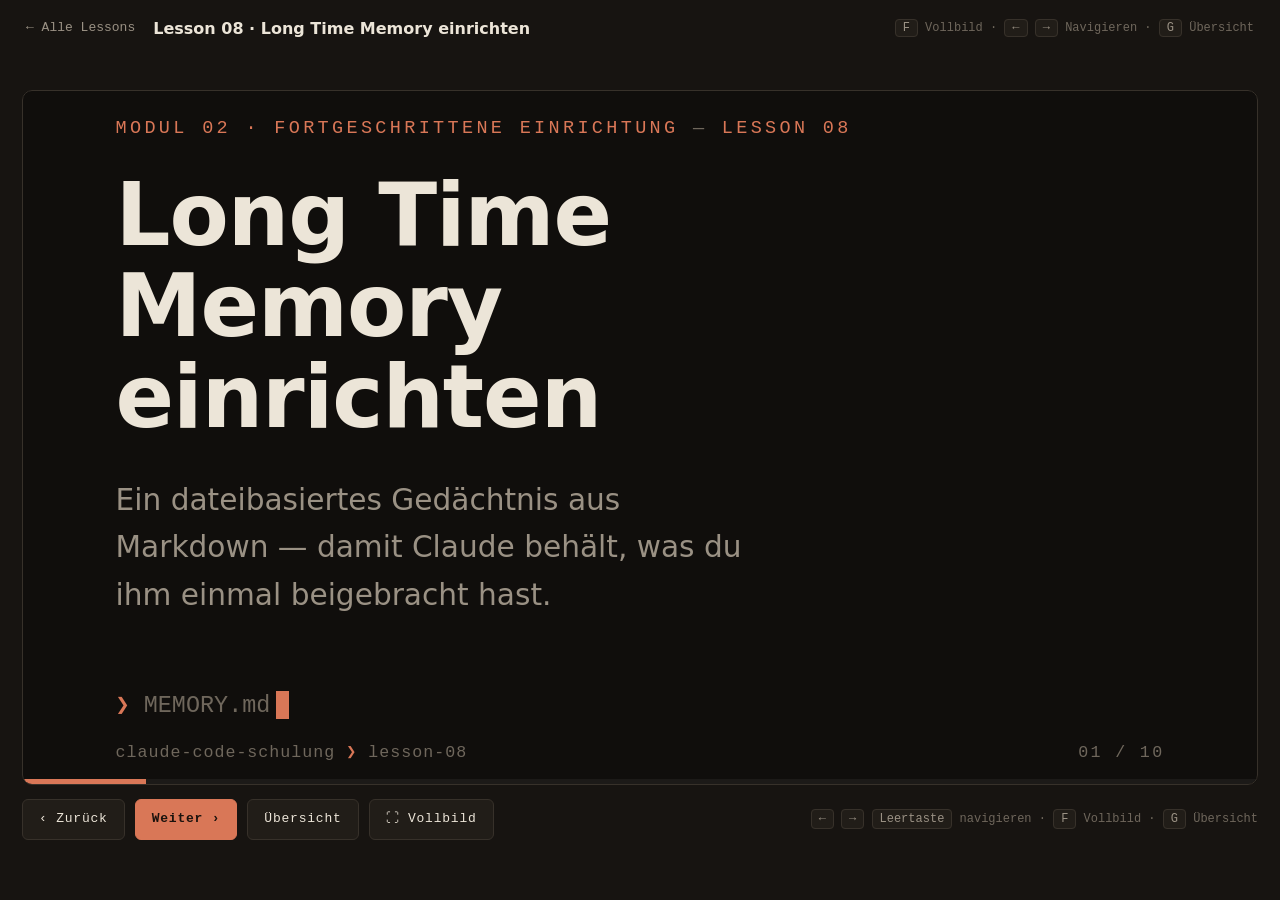
==== lessons/lesson-08.html @ 9a0b6b15 "Claude-Code-Schulung Slides (statische Website) Co-Authored-By: Claude Fable 5 <noreply@anthropic.co" ====
<!DOCTYPE html>
<html lang="de">
<head>
<meta charset="utf-8">
<meta name="viewport" content="width=device-width,initial-scale=1">
<title>Lesson 08 — Long Time Memory einrichten · Claude Code Schulung</title>
<link rel="stylesheet" href="../assets/style.css">
</head>
<body class="lesson">

<nav class="topbar">
  <a class="back" href="../index.html">← Alle Lessons</a>
  <span class="tb-title">Lesson 08 · Long Time Memory einrichten</span>
  <span class="tb-hint"><b>F</b> Vollbild · <b>←</b> <b>→</b> Navigieren · <b>G</b> Übersicht</span>
</nav>

<div class="playerbox">
<div id="fswrap">
<div class="stage" data-path="lesson-08" tabindex="0" aria-label="Präsentation Lesson 08">

  <!-- 01 · Titel -->
  <section class="slide" data-title="Titel — Long Time Memory einrichten">
    <div class="s-eyebrow">modul 02 · fortgeschrittene einrichtung <span class="dim">—</span> lesson 08</div>
    <div class="t-big">Long Time Memory einrichten</div>
    <div class="t-sub">Ein dateibasiertes Gedächtnis aus Markdown — damit Claude behält, was du ihm einmal beigebracht hast.</div>
    <div class="t-prompt"><span class="chev">❯</span> MEMORY.md<span class="cursor"></span></div>
  </section>

  <!-- 02 · Lernziele -->
  <section class="slide" data-title="Lernziele">
    <div class="s-eyebrow">lesson 08 <span class="dim">·</span> lernziele</div>
    <div class="s-title">Was du nach dieser Lesson kannst</div>
    <div class="goals">
      <div class="goal"><span class="n">01</span><div class="g">Verstehen, warum jede Session bei Null startet<small>ohne Memory keine Erinnerung an frühere Sessions</small></div></div>
      <div class="goal"><span class="n">02</span><div class="g">Einen Memory-Ordner mit Markdown-Dateien aufbauen<small>MEMORY.md als Index plus Themen-Dateien — auch ein Obsidian-Vault geht</small></div></div>
      <div class="goal"><span class="n">03</span><div class="g">Das Memory über CLAUDE.md anbinden<small>Claude liest es zu Session-Beginn — und aktualisiert es selbst</small></div></div>
      <div class="goal"><span class="n">04</span><div class="g">Entscheiden, was reingehört — und was nicht<small>plus die Pflege-Routine, die es aktuell hält</small></div></div>
    </div>
  </section>

  <!-- 03 · Statement -->
  <section class="slide statement" data-title="Kernaussage">
    <div class="st-kicker">das problem</div>
    <div class="st-text">Jede Session startet bei Null — <em>außer du gibst Claude ein Gedächtnis.</em></div>
    <div class="st-note">Ein Ordner mit Markdown-Dateien genügt: Claude liest ihn beim Start — und schreibt Neues selbst hinein.</div>
  </section>

  <!-- 04 · Das Konzept -->
  <section class="slide" data-title="Das Konzept">
    <div class="s-eyebrow">lesson 08 <span class="dim">·</span> das konzept</div>
    <div class="s-title">Ein Gedächtnis — alle Projekte</div>
    <div class="diag">
      <div class="dlvl">
        <div class="dnode hub"><div class="dt">Memory-Ordner</div><div class="dr">markdown · ein ort</div></div>
      </div>
      <div class="dconn"></div>
      <div class="dconn wide"></div>
      <div class="dfan"><span></span><span></span><span></span><span></span></div>
      <div class="dlvl">
        <div class="dnode"><div class="dt">Projekt A</div><div class="dr">liest &amp; ergänzt</div></div>
        <div class="dnode"><div class="dt">Projekt B</div><div class="dr">liest &amp; ergänzt</div></div>
        <div class="dnode"><div class="dt">Neue Session</div><div class="dr">startet informiert</div></div>
      </div>
    </div>
    <div class="caption">Egal welches Projekt, egal wie neu die Session — das Wissen liegt an <b style="color:var(--cream)">einem</b> Ort.</div>
  </section>

  <!-- 05 · Die Struktur -->
  <section class="slide" data-title="Die Struktur">
    <div class="s-eyebrow">lesson 08 <span class="dim">·</span> die struktur</div>
    <div class="s-title">Ein Index — dahinter Themen-Dateien</div>
    <div class="editor">
      <div class="tabbar"><span class="tab"><span class="fico">▸</span>memory/</span><span class="tab2">ordnerstruktur</span></div>
      <pre><span class="ln"><span class="b">memory/</span></span><span class="ln">  <span class="h">MEMORY.md</span>              <span class="cm"># Index: was liegt wo?</span></span><span class="ln">  arbeitsweisen.md       <span class="cm"># wie du arbeitest &amp; entscheidest</span></span><span class="ln">  projekt-wissen.md      <span class="cm"># was im Code nicht steht</span></span><span class="ln">  entscheidungen.md      <span class="cm"># was entschieden wurde — und warum</span></span></pre>
    </div>
    <div class="caption">Der Index bleibt kurz — die Details wohnen in den Themen-Dateien.</div>
  </section>

  <!-- 06 · Anbindung über CLAUDE.md -->
  <section class="slide" data-title="Anbindung über CLAUDE.md">
    <div class="s-eyebrow">lesson 08 <span class="dim">·</span> anbindung</div>
    <div class="s-title">CLAUDE.md macht das Memory verbindlich</div>
    <div class="editor">
      <div class="tabbar"><span class="tab"><span class="fico">▸</span>CLAUDE.md</span><span class="tab2">ausschnitt</span></div>
      <pre><span class="ln"><span class="h">## Memory</span></span><span class="ln"></span><span class="ln">- Liegt in: <span class="s">C:/claude-zentrale/memory/</span></span><span class="ln">- Lies <span class="b">MEMORY.md</span> zu Beginn jeder Session.</span><span class="ln">- Neue dauerhafte Erkenntnisse: <span class="b">dort ergänzen.</span></span><span class="ln">- Veraltetes dabei gleich entfernen.</span></pre>
    </div>
    <div class="caption">Lesen beim Start, ergänzen bei neuen Erkenntnissen — beides steht als Regel in CLAUDE.md.</div>
  </section>

  <!-- 07 · Was rein gehört -->
  <section class="slide" data-title="Was rein gehört — und was nicht">
    <div class="s-eyebrow">lesson 08 <span class="dim">·</span> inhalt</div>
    <div class="s-title">Was rein gehört — und was nicht</div>
    <div class="dd">
      <div class="ddcol good">
        <h3>✓ &nbsp;Gehört rein</h3>
        <ul>
          <li><b>Dauerhafte Arbeitsweisen</b> — „Deployments immer erst auf Staging"</li>
          <li><b>Projektwissen,</b> das nicht im Code steht — Kontext, Ansprechpartner, Eigenheiten</li>
          <li><b>Entscheidungen + Begründung</b> — damit sie niemand versehentlich rückgängig macht</li>
        </ul>
      </div>
      <div class="ddcol bad">
        <h3>✕ &nbsp;Bleibt draußen</h3>
        <ul>
          <li><b>Secrets &amp; Zugangsdaten</b> — die gehören in die .env (Lesson 07)</li>
          <li><b>Tagesgeschäft</b> — Einmal-Aufgaben veralten schneller, als du sie löschst</li>
          <li><b>Was Git &amp; Code schon wissen</b> — Historie und Code dokumentieren sich selbst</li>
        </ul>
      </div>
    </div>
  </section>

  <!-- 08 · Praxis-Demo -->
  <section class="slide" data-title="Praxis-Demo">
    <div class="s-eyebrow">lesson 08 <span class="dim">·</span> demo</div>
    <div class="s-title">Ein Satz — und es ist gemerkt</div>
    <div class="term">
      <div class="bar2"><span class="dot r"></span><span class="dot y"></span><span class="dot g"></span><span class="tt">claude code — mein-projekt</span></div>
      <pre><span class="k">❯</span> Speichere im Memory: Deployments immer erst
  auf Staging, nie direkt auf Production.

<span class="c">● Lese memory/MEMORY.md …</span>
<span class="ok">✓</span> arbeitsweisen.md ergänzt
<span class="ok">✓</span> Index in MEMORY.md aktualisiert</pre>
    </div>
    <div class="caption">Ab der nächsten Session ist die Regel einfach da — in <b style="color:var(--cream)">jedem</b> Projekt.</div>
  </section>

  <!-- 09 · Pflege-Routine -->
  <section class="slide" data-title="Pflege-Routine">
    <div class="s-eyebrow">lesson 08 <span class="dim">·</span> pflege</div>
    <div class="s-title">Ein Gedächtnis braucht Pflege</div>
    <ul class="points">
      <li><b>Nach großen Aufgaben aktualisieren lassen.</b><small>„Was davon gehört ins Memory?" — Claude ergänzt selbst.</small></li>
      <li><b>Veraltetes löschen.</b><small>Ein falsches Gedächtnis ist schlimmer als gar keins.</small></li>
      <li><b>Kompakt halten.</b><small>Kurzer Index, knappe Themen-Dateien — keine Romane.</small></li>
      <li><b>Ab und zu selbst reinlesen.</b><small>Es ist Klartext in Markdown — dein Wissen, keine Blackbox.</small></li>
    </ul>
  </section>

  <!-- 10 · Recap -->
  <section class="slide" data-title="Recap &amp; Merksatz">
    <div class="s-eyebrow">lesson 08 <span class="dim">·</span> recap</div>
    <div class="s-title">Das nimmst du mit</div>
    <div class="recap">
      <ul class="rl">
        <li><b>Ohne Memory</b> startet jede Session bei Null</li>
        <li><b>Markdown-Ordner + Index</b> — angebunden über CLAUDE.md</li>
        <li><b>Rein:</b> Arbeitsweisen, Wissen, Entscheidungen — keine Secrets</li>
        <li><b>Pflege gehört dazu:</b> ergänzen, ausmisten, kompakt halten</li>
      </ul>
      <div class="merk">
        <div class="tag2">merksatz</div>
        <p>„Einmal gelernt, nie wieder vergessen — wenn du es aufschreibst."</p>
      </div>
    </div>
  </section>

</div>
</div>
</div>

<script src="../assets/slides.js"></script>
</body>
</html>
---- assets/style.css ----
/* ============================================================
   CLAUDE-CODE-SCHULUNG — Design-System
   "IDE trifft Bühne" · dunkle Aufnahme-Bühne, Clay-Akzent
   Ein Stylesheet für Hub (index.html) + alle 13 Lesson-Decks.
   ============================================================ */

:root{
  --ink:#171411;            /* Seiten-Hintergrund */
  --stage:#100e0c;          /* Slide-Bühne */
  --panel:#211d18;          /* Karten/Flächen */
  --panel2:#2a251f;
  --line:#37312a;           /* Hairlines */
  --cream:#ece5d8;          /* Primärtext */
  --muted:#9a9184;          /* Sekundärtext */
  --faint:#6f675c;          /* Tertiär/Labels */
  --clay:#d97757;           /* DER Akzent (Claude-Terracotta) */
  --clay-deep:#b45f43;
  --clay-soft:rgba(217,119,87,.13);
  --sage:#97b07d;           /* semantisch: Do / Erfolg */
  --brick:#c0544a;          /* semantisch: Don't / Fehler */
  --amber:#d9a962;          /* semantisch: Hinweis */
  --f-disp:Bahnschrift,'Segoe UI Semibold','Segoe UI',system-ui,sans-serif;
  --f-body:'Segoe UI',system-ui,-apple-system,sans-serif;
  --f-mono:'Cascadia Code',Consolas,'Courier New',monospace;
}
*{box-sizing:border-box;margin:0;padding:0}
html{scroll-behavior:smooth}
body{background:var(--ink);color:var(--cream);font-family:var(--f-body);font-size:16px;line-height:1.6;-webkit-font-smoothing:antialiased}
a{color:var(--clay);text-decoration:none}
a:hover{text-decoration:underline}
::selection{background:var(--clay);color:var(--ink)}
button:focus-visible,a:focus-visible{outline:2px solid var(--clay);outline-offset:2px}

/* ============================================================
   LESSON-SEITE (Player)
   ============================================================ */
body.lesson{min-height:100vh;display:flex;flex-direction:column;padding:0 22px 26px}
.topbar{display:flex;align-items:center;gap:18px;max-width:1400px;width:100%;margin:0 auto;padding:16px 4px 14px;flex-wrap:wrap}
.topbar .back{font-family:var(--f-mono);font-size:13px;color:var(--muted);white-space:nowrap}
.topbar .back:hover{color:var(--clay);text-decoration:none}
.tb-title{font-family:var(--f-disp);font-weight:600;font-size:16px;color:var(--cream)}
.tb-hint{margin-left:auto;font-family:var(--f-mono);font-size:12px;color:var(--faint)}
.tb-hint b{color:var(--muted);font-weight:400;border:1px solid var(--line);border-radius:4px;padding:1px 7px;background:var(--panel)}
.playerbox{width:100%;max-width:1400px;margin:0 auto;flex:1;display:flex;flex-direction:column;justify-content:center}

/* Vollbild-Wrapper: hält 16:9 auch auf Nicht-16:9-Screens (Letterbox) */
#fswrap{background:#000;border-radius:10px}
#fswrap:fullscreen{display:flex;align-items:center;justify-content:center;border-radius:0}
#fswrap:fullscreen .stage{width:min(100vw,calc(100vh*16/9));border:0;border-radius:0}

.stage{position:relative;width:100%;aspect-ratio:16/9;background:var(--stage);overflow:hidden;border-radius:10px;
  border:1px solid var(--line);container-type:inline-size;cursor:default;outline:none}

/* ---------- Slide-Basis: Inhalt IMMER vertikal zentriert ---------- */
.slide{position:absolute;inset:0;padding:5cqi 7.5cqi 8cqi;display:flex;flex-direction:column;justify-content:center;
  overflow:hidden;opacity:0;visibility:hidden;transform:translateY(1.2cqi);
  transition:opacity .38s ease,transform .38s ease,visibility .38s}
.slide.on{opacity:1;visibility:visible;transform:none}
@media(prefers-reduced-motion:reduce){.slide{transition:none}}

.s-eyebrow{font-family:var(--f-mono);font-size:1.5cqi;letter-spacing:.18em;text-transform:uppercase;color:var(--clay);margin-bottom:2.2cqi}
.s-eyebrow .dim{color:var(--faint)}
.s-title{font-family:var(--f-disp);font-weight:600;font-size:4.3cqi;line-height:1.12;letter-spacing:-.005em;text-wrap:balance;margin-bottom:3.2cqi}
.s-sub{font-size:2.1cqi;color:var(--muted);margin-top:-1.8cqi;margin-bottom:3cqi;max-width:70%}
.s-body{font-size:2.1cqi;color:var(--muted)}

/* ============================================================
   ARCHETYP A1 — TITEL
   ============================================================ */
.t-big{font-family:var(--f-disp);font-weight:600;font-size:7cqi;line-height:1.05;letter-spacing:-.012em;text-wrap:balance;max-width:82%}
.t-sub{font-size:2.4cqi;color:var(--muted);margin-top:2.8cqi;max-width:62%}
.t-prompt{font-family:var(--f-mono);font-size:1.9cqi;color:var(--faint);margin-top:5.5cqi}
.t-prompt .chev{color:var(--clay)}
.t-prompt .cursor{display:inline-block;width:1cqi;height:2.3cqi;background:var(--clay);vertical-align:text-bottom;margin-left:.5cqi;animation:blink 1.1s steps(1) infinite}
@keyframes blink{50%{opacity:0}}
@media(prefers-reduced-motion:reduce){.t-prompt .cursor{animation:none}}

/* ============================================================
   ARCHETYP A2 — LERNZIELE (max 4–5)
   ============================================================ */
.goals{display:flex;flex-direction:column;gap:2cqi;max-width:84%}
.goal{display:flex;gap:2.6cqi;align-items:baseline;border-bottom:1px solid var(--line);padding-bottom:2cqi}
.goal:last-child{border-bottom:0;padding-bottom:0}
.goal .n{font-family:var(--f-mono);font-size:1.7cqi;color:var(--clay);letter-spacing:.1em}
.goal .g{font-size:2.4cqi;color:var(--cream)}
.goal .g small{display:block;font-size:1.75cqi;color:var(--faint);margin-top:.35cqi}

/* ============================================================
   ARCHETYP A3 — KONZEPT-KARTEN (.cards2 / .cards3 / .cards4)
   ============================================================ */
.cards2,.cards3,.cards4{display:grid;gap:2.4cqi}
.cards2{grid-template-columns:1fr 1fr}
.cards3{grid-template-columns:1fr 1fr 1fr}
.cards4{grid-template-columns:1fr 1fr 1fr 1fr;gap:1.8cqi}
.mcard{border:1px solid var(--line);background:var(--panel);border-radius:.9cqi;padding:2.8cqi 2.6cqi;display:flex;flex-direction:column;gap:1.3cqi}
.mcard.hero{border-color:var(--clay-deep);background:linear-gradient(180deg,var(--clay-soft),var(--panel) 70%)}
.mcard .role{font-family:var(--f-mono);font-size:1.4cqi;letter-spacing:.14em;text-transform:uppercase;color:var(--clay)}
.mcard h3{font-family:var(--f-disp);font-weight:600;font-size:2.7cqi}
.mcard p{font-size:1.8cqi;color:var(--muted);line-height:1.5}
.mcard .chips{display:flex;gap:.9cqi;font-family:var(--f-mono);font-size:1.35cqi;margin-top:auto}
.mcard .chips span{border:1px solid var(--line);border-radius:99px;padding:.35cqi 1.1cqi;color:var(--muted)}
.mcard .chips .hot{color:var(--clay);border-color:var(--clay-deep)}
.cards4 .mcard{padding:2.2cqi 2cqi}
.cards4 .mcard h3{font-size:2.2cqi}
.cards4 .mcard p{font-size:1.6cqi}

/* ============================================================
   ARCHETYP A4 — VERGLEICHSTABELLE (Balken statt Zahlenwüste)
   ============================================================ */
.ctable{width:100%;border-collapse:collapse;font-size:1.95cqi}
.ctable th,.ctable td{padding:1.6cqi 2cqi;border-bottom:1px solid var(--line);text-align:left;vertical-align:top}
.ctable thead th{font-family:var(--f-mono);font-size:1.5cqi;letter-spacing:.13em;text-transform:uppercase;color:var(--clay);border-bottom:1px solid var(--clay-deep)}
.ctable td:first-child,.ctable tbody th{font-family:var(--f-mono);font-size:1.5cqi;letter-spacing:.1em;text-transform:uppercase;color:var(--faint);font-weight:400}
.ctable .bar{font-family:var(--f-mono);letter-spacing:.18em;color:var(--clay)}
.ctable .bar i{font-style:normal;color:#463d33}
.ctable .good{color:var(--sage)} .ctable .bad{color:var(--brick)}

/* ============================================================
   ARCHETYP A5 — TERMINAL-DEMO
   ============================================================ */
.term{align-self:center;width:82%;background:#0c0a09;border:1px solid var(--line);border-radius:1cqi;overflow:hidden;box-shadow:0 2cqi 5cqi rgba(0,0,0,.45)}
.term.wide{width:92%}
.term .bar2{display:flex;align-items:center;gap:.8cqi;background:var(--panel);padding:1cqi 1.6cqi;border-bottom:1px solid var(--line)}
.term .dot{width:1.1cqi;height:1.1cqi;border-radius:50%;background:#463d33}
.term .dot.r{background:#b4564a}.term .dot.y{background:#c9a35a}.term .dot.g{background:#7d9a67}
.term .tt{font-family:var(--f-mono);font-size:1.3cqi;color:var(--faint);margin-left:1cqi}
.term pre{font-family:var(--f-mono);font-size:1.7cqi;line-height:1.75;padding:2cqi 2.6cqi;color:var(--cream);overflow:hidden;white-space:pre-wrap}
.term .c{color:var(--faint)}            /* Kommentar/gedimmt */
.term .k{color:var(--clay)}             /* Befehl/Keyword */
.term .ok{color:var(--sage)}            /* Erfolg */
.term .err{color:var(--brick)}          /* Fehler */
.term .dim2{color:#5d554a}              /* stark gedimmt */
.term .y2{color:var(--amber)}           /* Warnung/Frage */
.caption{font-size:1.8cqi;color:var(--faint);text-align:center;margin-top:2.2cqi}
.caption code,.caption .kbd{font-family:var(--f-mono);color:var(--clay)}

/* ============================================================
   ARCHETYP A6 — EDITOR / DATEI-ANSICHT (z.B. CLAUDE.md, .env)
   ============================================================ */
.editor{align-self:center;width:84%;background:#0c0a09;border:1px solid var(--line);border-radius:1cqi;overflow:hidden;box-shadow:0 2cqi 5cqi rgba(0,0,0,.45)}
.editor .tabbar{display:flex;align-items:center;background:var(--panel);border-bottom:1px solid var(--line)}
.editor .tab{font-family:var(--f-mono);font-size:1.35cqi;color:var(--cream);background:#0c0a09;padding:1cqi 2cqi;border-right:1px solid var(--line)}
.editor .tab .fico{color:var(--clay);margin-right:.7cqi}
.editor .tab2{font-family:var(--f-mono);font-size:1.35cqi;color:var(--faint);padding:1cqi 2cqi}
.editor pre{font-family:var(--f-mono);font-size:1.65cqi;line-height:1.8;padding:2cqi 2.6cqi;color:var(--muted);overflow:hidden;white-space:pre-wrap;counter-reset:ln}
.editor pre .ln{display:block}
.editor pre .ln::before{counter-increment:ln;content:counter(ln,decimal-leading-zero);color:#463d33;margin-right:2cqi}
.editor .h{color:var(--clay)}           /* Markdown-Heading / Key */
.editor .s{color:var(--sage)}           /* String/Wert */
.editor .b{color:var(--cream)}          /* betont */
.editor .cm{color:#5d554a}              /* Kommentar */

/* ============================================================
   ARCHETYP A7 — DO / DON'T
   ============================================================ */
.dd{display:grid;grid-template-columns:1fr 1fr;gap:2.4cqi}
.ddcol{border:1px solid var(--line);border-radius:.9cqi;background:var(--panel);padding:2.6cqi;display:flex;flex-direction:column;gap:1.6cqi}
.ddcol.bad{border-top:.45cqi solid var(--brick)} .ddcol.good{border-top:.45cqi solid var(--sage)}
.ddcol h3{font-family:var(--f-mono);font-size:1.6cqi;letter-spacing:.16em;text-transform:uppercase}
.ddcol.bad h3{color:var(--brick)} .ddcol.good h3{color:var(--sage)}
.ddcol ul{list-style:none}
.ddcol li{font-size:1.95cqi;color:var(--muted);padding-left:2.4cqi;position:relative;margin-bottom:1.2cqi}
.ddcol li:last-child{margin-bottom:0}
.ddcol.bad li::before{content:"✕";position:absolute;left:0;color:var(--brick);font-family:var(--f-mono)}
.ddcol.good li::before{content:"✓";position:absolute;left:0;color:var(--sage);font-family:var(--f-mono)}
.ddcol li b{color:var(--cream);font-weight:600}

/* ============================================================
   ARCHETYP A8 — ENTSCHEIDUNGS-FLOW (Situation → Empfehlung)
   ============================================================ */
.flow{display:flex;flex-direction:column;gap:1.8cqi;max-width:90%}
.frow{display:grid;grid-template-columns:1fr 4cqi 1fr;align-items:center;gap:1.4cqi}
.fbox{border:1px solid var(--line);background:var(--panel);border-radius:.7cqi;padding:1.6cqi 2.2cqi;font-size:1.9cqi;color:var(--muted)}
.fbox b{color:var(--cream);font-weight:600}
.farrow{font-family:var(--f-mono);color:var(--clay);font-size:2.2cqi;text-align:center}
.fmodel{border:1px solid var(--clay-deep);background:var(--clay-soft);border-radius:.7cqi;padding:1.6cqi 2.2cqi;
  font-family:var(--f-mono);font-size:1.85cqi;color:var(--clay);letter-spacing:.06em}
.fmodel small{display:block;font-family:var(--f-body);font-size:1.45cqi;color:var(--muted);letter-spacing:0;margin-top:.3cqi}

/* ============================================================
   ARCHETYP A9 — DIAGRAMM (Orchestrator / Ebenen / Pipeline)
   ============================================================ */
.diag{display:flex;flex-direction:column;align-items:center;gap:0;width:100%}
.dlvl{display:flex;justify-content:center;gap:2cqi;width:100%}
.dnode{border:1px solid var(--line);background:var(--panel);border-radius:.8cqi;padding:1.6cqi 2.4cqi;text-align:center;min-width:16cqi}
.dnode .dt{font-family:var(--f-disp);font-weight:600;font-size:2cqi;color:var(--cream)}
.dnode .dr{font-family:var(--f-mono);font-size:1.25cqi;letter-spacing:.12em;text-transform:uppercase;color:var(--faint);margin-top:.4cqi}
.dnode.hub{border-color:var(--clay-deep);background:var(--clay-soft)}
.dnode.hub .dt{color:var(--clay)}
.dconn{width:1px;height:2.6cqi;background:var(--clay-deep)}
.dconn.wide{width:60%;height:1px;margin:0}
.dfan{display:flex;justify-content:center;width:70%}
.dfan span{flex:1;height:2.6cqi;border-left:1px solid var(--clay-deep)}
.dfan span:first-child{border-left:none}
.dfan.top span{border-left:none;border-right:1px solid var(--clay-deep)}
.dfan.top span:last-child{border-right:none}

/* Pipeline horizontal (Schritt → Schritt → Schritt) */
.pipe{display:flex;align-items:stretch;justify-content:center;gap:1.2cqi;width:100%}
.pipe .pstep{flex:1;border:1px solid var(--line);background:var(--panel);border-radius:.8cqi;padding:1.8cqi 1.6cqi;text-align:center}
.pipe .pstep.hot{border-color:var(--clay-deep);background:var(--clay-soft)}
.pipe .pstep .pn{font-family:var(--f-mono);font-size:1.3cqi;color:var(--clay);letter-spacing:.14em}
.pipe .pstep .pt{font-family:var(--f-disp);font-weight:600;font-size:1.95cqi;margin-top:.5cqi}
.pipe .pstep .pd{font-size:1.5cqi;color:var(--faint);margin-top:.4cqi;line-height:1.4}
.pipe .parr{align-self:center;font-family:var(--f-mono);font-size:2.2cqi;color:var(--clay)}

/* ============================================================
   ARCHETYP A10 — RECAP + MERKSATZ
   ============================================================ */
.recap{display:grid;grid-template-columns:1.1fr 1fr;gap:3cqi;align-items:center}
.rl{list-style:none}
.rl li{font-size:2.1cqi;color:var(--muted);padding:1.4cqi 0 1.4cqi 3cqi;position:relative;border-bottom:1px dashed var(--line)}
.rl li:last-child{border-bottom:0}
.rl li::before{content:"✓";position:absolute;left:0;color:var(--sage);font-family:var(--f-mono)}
.rl li b{color:var(--cream)}
.merk{border:1px solid var(--clay-deep);background:var(--clay-soft);border-radius:1cqi;padding:3.2cqi 3cqi;text-align:center}
.merk .tag2{font-family:var(--f-mono);font-size:1.4cqi;letter-spacing:.2em;text-transform:uppercase;color:var(--clay);margin-bottom:1.5cqi}
.merk p{font-family:var(--f-disp);font-weight:600;font-size:3cqi;line-height:1.25;text-wrap:balance}

/* ============================================================
   WEITERE BAUSTEINE
   ============================================================ */
/* Statement — EIN Gedanke, groß und zentriert */
.statement{text-align:center;align-items:center}
.statement .st-kicker{font-family:var(--f-mono);font-size:1.5cqi;letter-spacing:.2em;text-transform:uppercase;color:var(--clay);margin-bottom:2.4cqi}
.statement .st-text{font-family:var(--f-disp);font-weight:600;font-size:5cqi;line-height:1.18;text-wrap:balance;max-width:80%;margin:0 auto}
.statement .st-text em{font-style:normal;color:var(--clay)}
.statement .st-note{font-size:2cqi;color:var(--muted);margin-top:2.6cqi;max-width:60%;margin-left:auto;margin-right:auto}

/* Punkte-Liste mit Bold-Lead (max 5) */
.points{list-style:none;display:flex;flex-direction:column;gap:1.9cqi;max-width:84%}
.points li{font-size:2.25cqi;color:var(--muted);padding-left:3cqi;position:relative}
.points li::before{content:"▸";position:absolute;left:0;color:var(--clay);font-family:var(--f-mono)}
.points li b{color:var(--cream);font-weight:600}
.points li small{display:block;font-size:1.7cqi;color:var(--faint);margin-top:.3cqi}

/* Split: links Text, rechts Visual (Term/Editor/Karte) */
.split{display:grid;grid-template-columns:1fr 1.15fr;gap:3.4cqi;align-items:center}
.split .points{max-width:100%}
.split .term,.split .editor{width:100%;align-self:center}

/* Nummerierte Schritte horizontal (Prozess, max 5) */
.steps{display:flex;align-items:stretch;gap:1.2cqi}
.steps .step{flex:1;border:1px solid var(--line);background:var(--panel);border-radius:.8cqi;padding:1.9cqi 1.7cqi}
.steps .step .sn{font-family:var(--f-mono);font-size:1.4cqi;color:var(--clay);letter-spacing:.12em}
.steps .step h4{font-family:var(--f-disp);font-weight:600;font-size:1.95cqi;margin:.6cqi 0 .5cqi}
.steps .step p{font-size:1.5cqi;color:var(--faint);line-height:1.45}
.steps .sarr{align-self:center;font-family:var(--f-mono);font-size:2cqi;color:var(--clay)}

/* Tastatur-Chip */
.kbd{font-family:var(--f-mono);font-size:.9em;border:1px solid var(--line);border-radius:.4cqi;background:var(--panel);padding:.15cqi .8cqi;color:var(--cream)}

/* Hinweis-Box auf Slides */
.snote{border:1px solid var(--line);border-left:.45cqi solid var(--amber);background:var(--panel);border-radius:0 .7cqi .7cqi 0;
  padding:1.6cqi 2.2cqi;font-size:1.85cqi;color:var(--muted);max-width:84%}
.snote b{color:var(--cream)}

/* ============================================================
   HUD + PROGRESS + OVERLAY (von slides.js erzeugt)
   ============================================================ */
.hud{position:absolute;left:0;right:0;bottom:0;height:5cqi;display:flex;align-items:center;gap:2cqi;
  padding:0 7.5cqi;font-family:var(--f-mono);font-size:1.35cqi;color:var(--faint);pointer-events:none;z-index:3}
.hud .path{letter-spacing:.06em}
.hud .path .chev{color:var(--clay)}
.hud .count{margin-left:auto;letter-spacing:.14em}
.ptrack{position:absolute;left:0;bottom:0;height:.45cqi;width:100%;background:rgba(255,255,255,.05);z-index:3}
.pfill{height:100%;background:var(--clay);width:0%;transition:width .3s ease}
@media(prefers-reduced-motion:reduce){.pfill{transition:none}}

.ov{position:absolute;inset:0;background:rgba(12,10,9,.96);display:none;flex-direction:column;justify-content:center;padding:6cqi 7.5cqi;z-index:5}
.ov.on{display:flex}
.ov h4{font-family:var(--f-mono);font-size:1.5cqi;letter-spacing:.18em;text-transform:uppercase;color:var(--clay);margin-bottom:2.4cqi}
.ov button{all:unset;display:flex;gap:2cqi;align-items:baseline;font-size:1.95cqi;color:var(--muted);padding:1.05cqi .8cqi;
  border-bottom:1px solid var(--line);cursor:pointer}
.ov button:hover,.ov button:focus-visible{color:var(--cream);background:rgba(255,255,255,.03)}
.ov button .n{font-family:var(--f-mono);font-size:1.45cqi;color:var(--clay)}
.ov button.cur .n::after{content:" ●"}

/* Steuerleiste unter der Bühne (von slides.js erzeugt) */
.ctrl{display:flex;align-items:center;gap:10px;margin-top:14px;flex-wrap:wrap}
.btn{all:unset;font-family:var(--f-mono);font-size:13px;letter-spacing:.06em;color:var(--cream);background:var(--panel);
  border:1px solid var(--line);border-radius:6px;padding:9px 16px;cursor:pointer;transition:border-color .15s,background .15s}
.btn:hover{border-color:var(--clay-deep);background:var(--panel2)}
.btn.primary{background:var(--clay);border-color:var(--clay);color:#1a120d;font-weight:600}
.btn.primary:hover{background:#e2825f}
.ctrl .keys{margin-left:auto;font-family:var(--f-mono);font-size:12px;color:var(--faint)}
.ctrl .keys b{color:var(--muted);font-weight:400;border:1px solid var(--line);border-radius:4px;padding:2px 7px;background:var(--panel)}

/* ============================================================
   HUB (index.html)
   ============================================================ */
body.hub{padding:0 24px 100px}
.hubwrap{max-width:1000px;margin:0 auto}
.hubmast{padding:64px 0 8px}
.eyebrow{font-family:var(--f-mono);font-size:12px;letter-spacing:.16em;text-transform:uppercase;color:var(--clay)}
.eyebrow .dim{color:var(--faint)}
.hubmast h1{font-family:var(--f-disp);font-weight:600;font-size:clamp(32px,4.6vw,46px);letter-spacing:-.01em;margin:12px 0 8px}
.hubmast .hs{color:var(--muted);max-width:60ch}
.hubmast .hs .kbd2{font-family:var(--f-mono);font-size:.85em;border:1px solid var(--line);border-radius:4px;background:var(--panel);padding:1px 7px;color:var(--cream)}
.modblock{margin-top:44px}
.modblock .mh{display:flex;align-items:baseline;gap:12px;border-bottom:1px solid var(--clay-deep);padding-bottom:9px;margin-bottom:4px}
.modblock .mh .mn{font-family:var(--f-mono);font-size:12px;letter-spacing:.16em;color:var(--clay);text-transform:uppercase;white-space:nowrap}
.modblock .mh .mt{font-family:var(--f-disp);font-weight:600;font-size:20px}
.modblock .mh .mc{margin-left:auto;font-family:var(--f-mono);font-size:11.5px;color:var(--faint);white-space:nowrap}
a.lrow{display:flex;align-items:center;gap:16px;padding:13px 10px;border-bottom:1px solid var(--line);color:var(--cream);transition:background .15s}
a.lrow:hover{background:rgba(255,255,255,.025);text-decoration:none}
.lrow .ln{font-family:var(--f-mono);font-size:13px;color:var(--clay);width:26px;flex-shrink:0}
.lrow .lt{font-size:15.5px}
.lrow .lc{margin-left:auto;font-family:var(--f-mono);font-size:12px;color:var(--faint);white-space:nowrap}
.lrow .go{font-family:var(--f-mono);font-size:12.5px;color:var(--muted);white-space:nowrap}
.lrow:hover .go{color:var(--clay)}
.hubfoot{margin-top:64px;border-top:1px solid var(--line);padding-top:18px;font-family:var(--f-mono);font-size:12px;color:var(--faint);
  display:flex;justify-content:space-between;gap:12px;flex-wrap:wrap}
@media(max-width:680px){.lrow .lc{display:none}.tb-hint{display:none}}
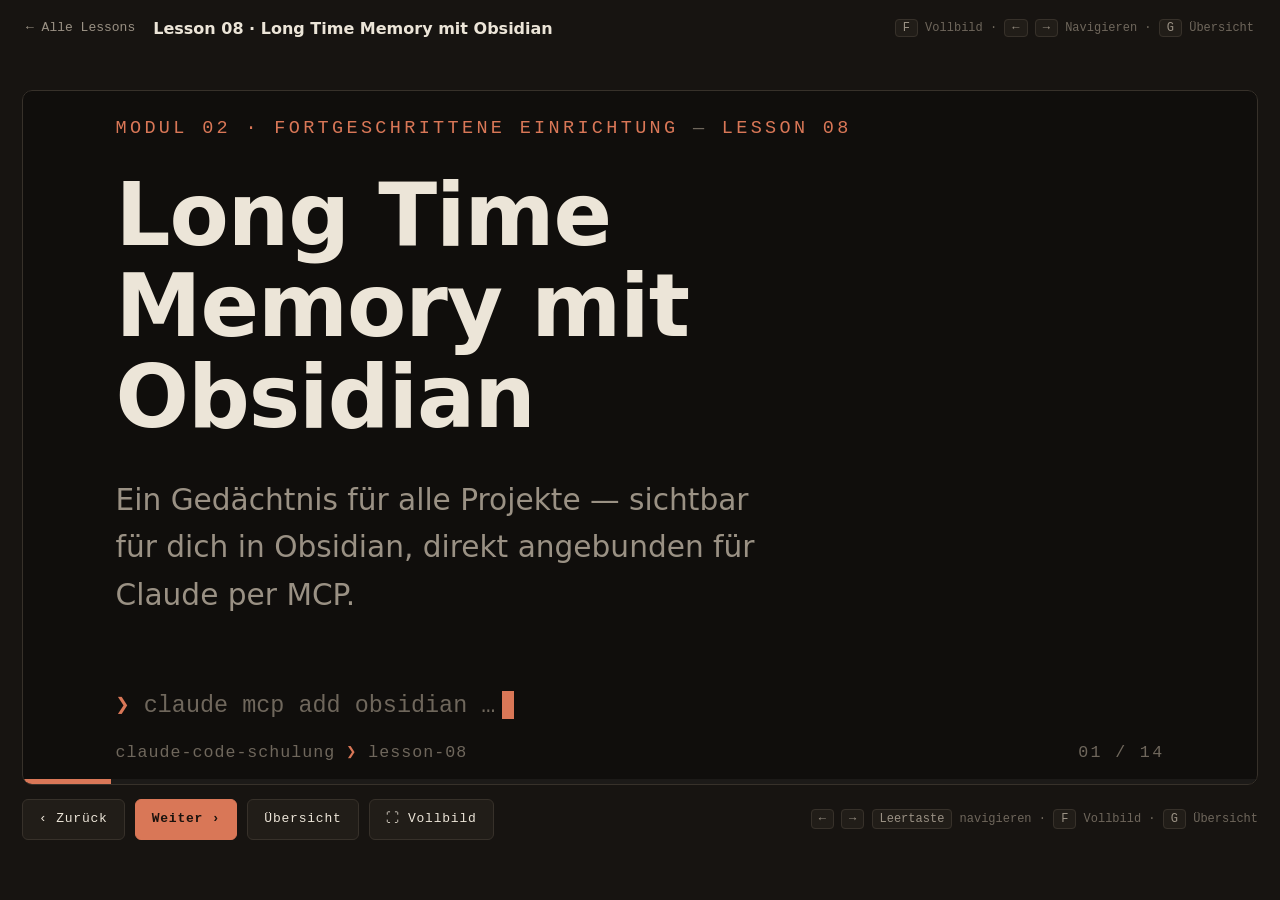
==== commit 924804f6: "Lesson 08: Umbau auf Long Time Memory mit Obsidian (MCP-Setup, 14 Slides) Co-Authored-By: Claude Fab" ====
--- a/lessons/lesson-08.html
+++ b/lessons/lesson-08.html
@@ -3,14 +3,14 @@
 <head>
 <meta charset="utf-8">
 <meta name="viewport" content="width=device-width,initial-scale=1">
-<title>Lesson 08 — Long Time Memory einrichten · Claude Code Schulung</title>
+<title>Lesson 08 — Long Time Memory mit Obsidian · Claude Code Schulung</title>
 <link rel="stylesheet" href="../assets/style.css">
 </head>
 <body class="lesson">
 
 <nav class="topbar">
   <a class="back" href="../index.html">← Alle Lessons</a>
-  <span class="tb-title">Lesson 08 · Long Time Memory einrichten</span>
+  <span class="tb-title">Lesson 08 · Long Time Memory mit Obsidian</span>
   <span class="tb-hint"><b>F</b> Vollbild · <b>←</b> <b>→</b> Navigieren · <b>G</b> Übersicht</span>
 </nav>
 
@@ -19,11 +19,11 @@
 <div class="stage" data-path="lesson-08" tabindex="0" aria-label="Präsentation Lesson 08">
 
   <!-- 01 · Titel -->
-  <section class="slide" data-title="Titel — Long Time Memory einrichten">
+  <section class="slide" data-title="Titel — Long Time Memory mit Obsidian">
     <div class="s-eyebrow">modul 02 · fortgeschrittene einrichtung <span class="dim">—</span> lesson 08</div>
-    <div class="t-big">Long Time Memory einrichten</div>
-    <div class="t-sub">Ein dateibasiertes Gedächtnis aus Markdown — damit Claude behält, was du ihm einmal beigebracht hast.</div>
-    <div class="t-prompt"><span class="chev">❯</span> MEMORY.md<span class="cursor"></span></div>
+    <div class="t-big">Long Time Memory mit Obsidian</div>
+    <div class="t-sub">Ein Gedächtnis für alle Projekte — sichtbar für dich in Obsidian, direkt angebunden für Claude per MCP.</div>
+    <div class="t-prompt"><span class="chev">❯</span> claude mcp add obsidian …<span class="cursor"></span></div>
   </section>
 
   <!-- 02 · Lernziele -->
@@ -31,128 +31,219 @@
     <div class="s-eyebrow">lesson 08 <span class="dim">·</span> lernziele</div>
     <div class="s-title">Was du nach dieser Lesson kannst</div>
     <div class="goals">
-      <div class="goal"><span class="n">01</span><div class="g">Verstehen, warum jede Session bei Null startet<small>ohne Memory keine Erinnerung an frühere Sessions</small></div></div>
-      <div class="goal"><span class="n">02</span><div class="g">Einen Memory-Ordner mit Markdown-Dateien aufbauen<small>MEMORY.md als Index plus Themen-Dateien — auch ein Obsidian-Vault geht</small></div></div>
-      <div class="goal"><span class="n">03</span><div class="g">Das Memory über CLAUDE.md anbinden<small>Claude liest es zu Session-Beginn — und aktualisiert es selbst</small></div></div>
-      <div class="goal"><span class="n">04</span><div class="g">Entscheiden, was reingehört — und was nicht<small>plus die Pflege-Routine, die es aktuell hält</small></div></div>
+      <div class="goal"><span class="n">01</span><div class="g">Einen Obsidian-Vault als globales Gedächtnis anlegen<small>im zentralen Ordner aus Lesson 07 — ein Ort für alles Projektübergreifende</small></div></div>
+      <div class="goal"><span class="n">02</span><div class="g">Den Obsidian-MCP installieren und verbinden<small>Local-REST-API-Plugin + ein Befehl — Claude bekommt echte Obsidian-Werkzeuge</small></div></div>
+      <div class="goal"><span class="n">03</span><div class="g">Das Memory global verankern<small>CLAUDE.md, README und obsidian.env im globalen Ordner — wird vor jedem Projekt gelesen</small></div></div>
+      <div class="goal"><span class="n">04</span><div class="g">Das Gedächtnis testen und pflegen<small>/memory-Check, Live-Test über zwei Projekte, klare Pflege-Regeln</small></div></div>
     </div>
   </section>
 
   <!-- 03 · Statement -->
   <section class="slide statement" data-title="Kernaussage">
     <div class="st-kicker">das problem</div>
-    <div class="st-text">Jede Session startet bei Null — <em>außer du gibst Claude ein Gedächtnis.</em></div>
-    <div class="st-note">Ein Ordner mit Markdown-Dateien genügt: Claude liest ihn beim Start — und schreibt Neues selbst hinein.</div>
-  </section>
-
-  <!-- 04 · Das Konzept -->
-  <section class="slide" data-title="Das Konzept">
-    <div class="s-eyebrow">lesson 08 <span class="dim">·</span> das konzept</div>
-    <div class="s-title">Ein Gedächtnis — alle Projekte</div>
+    <div class="st-text">Jede Session startet bei Null —<br><em>außer du gibst Claude ein Gedächtnis.</em></div>
+    <div class="st-note">Ab heute wohnt es in Obsidian: sichtbar für dich als Graph, direkt beschreibbar für Claude über den MCP.</div>
+  </section>
+
+  <!-- 04 · Architektur -->
+  <section class="slide" data-title="Die Architektur">
+    <div class="s-eyebrow">lesson 08 <span class="dim">·</span> die architektur</div>
+    <div class="s-title">Ein Zeiger, ein Vault, alle Projekte</div>
     <div class="diag">
       <div class="dlvl">
-        <div class="dnode hub"><div class="dt">Memory-Ordner</div><div class="dr">markdown · ein ort</div></div>
+        <div class="dnode"><div class="dt">~/.claude/CLAUDE.md</div><div class="dr">zeiger · wird in jedem projekt zuerst gelesen</div></div>
       </div>
       <div class="dconn"></div>
-      <div class="dconn wide"></div>
-      <div class="dfan"><span></span><span></span><span></span><span></span></div>
       <div class="dlvl">
-        <div class="dnode"><div class="dt">Projekt A</div><div class="dr">liest &amp; ergänzt</div></div>
-        <div class="dnode"><div class="dt">Projekt B</div><div class="dr">liest &amp; ergänzt</div></div>
-        <div class="dnode"><div class="dt">Neue Session</div><div class="dr">startet informiert</div></div>
-      </div>
-    </div>
-    <div class="caption">Egal welches Projekt, egal wie neu die Session — das Wissen liegt an <b style="color:var(--cream)">einem</b> Ort.</div>
-  </section>
-
-  <!-- 05 · Die Struktur -->
-  <section class="slide" data-title="Die Struktur">
+        <div class="dnode hub"><div class="dt">Obsidian-Vault „claude-memory"</div><div class="dr">im globalen ordner · index immer geladen</div></div>
+      </div>
+      <div class="dconn"></div>
+      <div class="dfan"><span></span><span></span><span></span></div>
+      <div class="dlvl">
+        <div class="dnode"><div class="dt">Projekt A</div><div class="dr">liest &amp; schreibt via mcp</div></div>
+        <div class="dnode"><div class="dt">Projekt B</div><div class="dr">liest &amp; schreibt via mcp</div></div>
+        <div class="dnode"><div class="dt">Obsidian (du)</div><div class="dr">graph · backlinks · mobil</div></div>
+      </div>
+    </div>
+  </section>
+
+  <!-- 05 · Warum Obsidian -->
+  <section class="slide" data-title="Warum Obsidian?">
+    <div class="s-eyebrow">lesson 08 <span class="dim">·</span> warum obsidian</div>
+    <div class="s-title">Drei Gründe für genau dieses Werkzeug</div>
+    <div class="cards3">
+      <div class="mcard">
+        <span class="role">Nur Markdown</span>
+        <h3>Deine Dateien</h3>
+        <p>Ein Vault ist ein normaler Ordner voller .md-Dateien — kein Lock-in, Git-tauglich, für immer lesbar.</p>
+      </div>
+      <div class="mcard hero">
+        <span class="role">Graph &amp; Backlinks</span>
+        <h3>Sichtbares Wissen</h3>
+        <p>Du siehst dein Gedächtnis wachsen: Verknüpfungen, Rückverweise, Volltextsuche — auch mobil.</p>
+      </div>
+      <div class="mcard">
+        <span class="role">MCP-Schnittstelle</span>
+        <h3>Direkter Draht</h3>
+        <p>Claude liest, schreibt und durchsucht den Vault über echte Obsidian-Werkzeuge — nicht nur als Dateien.</p>
+      </div>
+    </div>
+  </section>
+
+  <!-- 06 · Vault anlegen -->
+  <section class="slide" data-title="Schritt 1: Vault anlegen">
+    <div class="s-eyebrow">lesson 08 <span class="dim">·</span> schritt 1</div>
+    <div class="s-title">Der Vault — in vier Minuten angelegt</div>
+    <div class="pipe">
+      <div class="pstep"><div class="pn">01</div><div class="pt">Obsidian installieren</div><div class="pd">obsidian.md — kostenlos für Windows, Mac &amp; Linux</div></div>
+      <div class="parr">→</div>
+      <div class="pstep"><div class="pn">02</div><div class="pt">Vault anlegen</div><div class="pd">„claude-memory" im zentralen Ordner (Lesson 07)</div></div>
+      <div class="parr">→</div>
+      <div class="pstep hot"><div class="pn">03</div><div class="pt">Struktur von Claude</div><div class="pd">die Grundstruktur einfach anlegen lassen</div></div>
+      <div class="parr">→</div>
+      <div class="pstep"><div class="pn">04</div><div class="pt">In Obsidian öffnen</div><div class="pd">ansehen, Graph bewundern — fertig</div></div>
+    </div>
+  </section>
+
+  <!-- 07 · Struktur -->
+  <section class="slide" data-title="Die Vault-Struktur">
     <div class="s-eyebrow">lesson 08 <span class="dim">·</span> die struktur</div>
-    <div class="s-title">Ein Index — dahinter Themen-Dateien</div>
+    <div class="s-title">Ein Index, vier Schubladen</div>
     <div class="editor">
-      <div class="tabbar"><span class="tab"><span class="fico">▸</span>memory/</span><span class="tab2">ordnerstruktur</span></div>
-      <pre><span class="ln"><span class="b">memory/</span></span><span class="ln">  <span class="h">MEMORY.md</span>              <span class="cm"># Index: was liegt wo?</span></span><span class="ln">  arbeitsweisen.md       <span class="cm"># wie du arbeitest &amp; entscheidest</span></span><span class="ln">  projekt-wissen.md      <span class="cm"># was im Code nicht steht</span></span><span class="ln">  entscheidungen.md      <span class="cm"># was entschieden wurde — und warum</span></span></pre>
-    </div>
-    <div class="caption">Der Index bleibt kurz — die Details wohnen in den Themen-Dateien.</div>
-  </section>
-
-  <!-- 06 · Anbindung über CLAUDE.md -->
-  <section class="slide" data-title="Anbindung über CLAUDE.md">
-    <div class="s-eyebrow">lesson 08 <span class="dim">·</span> anbindung</div>
-    <div class="s-title">CLAUDE.md macht das Memory verbindlich</div>
+      <div class="tabbar"><span class="tab"><span class="fico">▸</span>claude-memory\</span><span class="tab2">C:\claude-zentrale\</span></div>
+      <pre><span class="ln"><span class="h">MEMORY.md</span>               <span class="cm"># Index: 1 Zeile pro Notiz — wird IMMER geladen</span></span><span class="ln"><span class="b">arbeitsweisen.md</span>        <span class="cm"># wie du arbeitest: Regeln, Vorlieben, No-Gos</span></span><span class="ln"><span class="b">entscheidungen.md</span>       <span class="cm"># wichtige Entscheidungen + das Warum</span></span><span class="ln"><span class="b">wissen\</span>                 <span class="cm"># Fach- &amp; Tool-Wissen</span></span><span class="ln">  n8n-instanzen.md</span><span class="ln"><span class="b">projekte\</span>               <span class="cm"># 1 Datei pro Projekt: Stand &amp; Besonderheiten</span></span><span class="ln">  kunde-a-shop.md</span><span class="ln">  tool-zeiterfassung.md</span></pre>
+    </div>
+  </section>
+
+  <!-- 08 · MCP einrichten -->
+  <section class="slide" data-title="Schritt 2: Obsidian-MCP einrichten">
+    <div class="s-eyebrow">lesson 08 <span class="dim">·</span> schritt 2 — der mcp</div>
+    <div class="s-title">Plugin rein, ein Befehl — verbunden</div>
+    <div class="split">
+      <ul class="points">
+        <li><b>Plugin „Local REST API" installieren.</b><small>Obsidian → Einstellungen → Community-Plugins → suchen, installieren, aktivieren.</small></li>
+        <li><b>HTTP-Server aktivieren &amp; API-Key kopieren.</b><small>Beides direkt in den Plugin-Einstellungen — der Key ist dein Zugang.</small></li>
+        <li><b>MCP registrieren, Claude Code neu starten.</b><small>Ein Befehl (rechts) — danach stehen die Obsidian-Tools in jeder Session bereit.</small></li>
+      </ul>
+      <div class="term">
+        <div class="bar2"><span class="dot r"></span><span class="dot y"></span><span class="dot g"></span><span class="tt">terminal</span></div>
+        <pre><span class="k">❯</span> claude mcp add --transport http obsidian \
+    http://127.0.0.1:27123/mcp/ \
+    --header <span class="c">"Authorization: Bearer &lt;API-KEY&gt;"</span>
+<span class="ok">✓</span> MCP-Server „obsidian" hinzugefügt
+
+<span class="k">❯</span> /mcp
+  <span class="ok">●</span> obsidian — verbunden, Tools verfügbar</pre>
+      </div>
+    </div>
+  </section>
+
+  <!-- 09 · Was der MCP kann -->
+  <section class="slide" data-title="Was dir der MCP im Alltag gibt">
+    <div class="s-eyebrow">lesson 08 <span class="dim">·</span> die möglichkeiten</div>
+    <div class="s-title">Was dir der Obsidian-MCP im Alltag gibt</div>
+    <div class="cards4">
+      <div class="mcard">
+        <span class="role">Schreiben</span>
+        <h3>Notizen anlegen &amp; pflegen</h3>
+        <p>„Merke dir: …" landet als saubere Notiz im Vault — inklusive Index-Update.</p>
+      </div>
+      <div class="mcard hero">
+        <span class="role">Suchen</span>
+        <h3>Vault-Suche</h3>
+        <p>„Was wissen wir über Kunde A?" — Claude durchsucht den Vault über Obsidians Index.</p>
+      </div>
+      <div class="mcard">
+        <span class="role">Präzise ändern</span>
+        <h3>Gezielt patchen</h3>
+        <p>Einzelne Abschnitte oder Frontmatter ändern — statt ganze Dateien zu überschreiben.</p>
+      </div>
+      <div class="mcard">
+        <span class="role">Kontext</span>
+        <h3>Aktive Notiz &amp; Daily Notes</h3>
+        <p>„Arbeite mit der Notiz, die ich gerade offen habe" — oder Tagesnotizen als Arbeitslog.</p>
+      </div>
+    </div>
+  </section>
+
+  <!-- 10 · obsidian.env -->
+  <section class="slide" data-title="Die globale obsidian.env">
+    <div class="s-eyebrow">lesson 08 <span class="dim">·</span> zugangsdaten</div>
+    <div class="s-title">Alles Wichtige in einer .env — wie in Lesson 07</div>
     <div class="editor">
-      <div class="tabbar"><span class="tab"><span class="fico">▸</span>CLAUDE.md</span><span class="tab2">ausschnitt</span></div>
-      <pre><span class="ln"><span class="h">## Memory</span></span><span class="ln"></span><span class="ln">- Liegt in: <span class="s">C:/claude-zentrale/memory/</span></span><span class="ln">- Lies <span class="b">MEMORY.md</span> zu Beginn jeder Session.</span><span class="ln">- Neue dauerhafte Erkenntnisse: <span class="b">dort ergänzen.</span></span><span class="ln">- Veraltetes dabei gleich entfernen.</span></pre>
-    </div>
-    <div class="caption">Lesen beim Start, ergänzen bei neuen Erkenntnissen — beides steht als Regel in CLAUDE.md.</div>
-  </section>
-
-  <!-- 07 · Was rein gehört -->
+      <div class="tabbar"><span class="tab"><span class="fico">▸</span>obsidian.env</span><span class="tab2">C:\claude-zentrale\zugangsdaten\</span></div>
+      <pre><span class="ln"><span class="cm"># Obsidian Long Time Memory — Zugang &amp; Orte</span></span><span class="ln"><span class="h">OBSIDIAN_API_URL</span>=<span class="s">http://127.0.0.1:27123</span></span><span class="ln"><span class="h">OBSIDIAN_API_KEY</span>=<span class="s">xxxxxxxxxxxxxxxx</span>        <span class="cm"># aus den Plugin-Einstellungen</span></span><span class="ln"><span class="h">OBSIDIAN_VAULT_PATH</span>=<span class="s">C:/claude-zentrale/claude-memory</span></span><span class="ln"></span><span class="ln"><span class="cm"># Regel aus Lesson 07: referenzieren, nie ausgeben, nie committen</span></span></pre>
+    </div>
+    <div class="snote" style="align-self:center;margin-top:2.2cqi"><b>Ein Ort für alles Globale:</b> Die obsidian.env liegt neben der global.env — jede Config (MCP, Skripte, neuer Rechner) bedient sich hier, statt Werte zu verstreuen.</div>
+  </section>
+
+  <!-- 11 · Verankern -->
+  <section class="slide" data-title="Global verankern: CLAUDE.md + README">
+    <div class="s-eyebrow">lesson 08 <span class="dim">·</span> verankern</div>
+    <div class="s-title">Ein Eintrag — und jedes Projekt kennt dein Gedächtnis</div>
+    <div class="editor">
+      <div class="tabbar"><span class="tab"><span class="fico">▸</span>CLAUDE.md</span><span class="tab2">C:\claude-zentrale\ — gilt für ALLE Projekte</span></div>
+      <pre><span class="ln"><span class="h">## Long Time Memory (Obsidian)</span></span><span class="ln">- Vault: <span class="s">C:/claude-zentrale/claude-memory/</span> — Zugriff via Obsidian-MCP</span><span class="ln">- Zugang &amp; Orte: <span class="s">zugangsdaten/obsidian.env</span></span><span class="ln"><span class="s">@claude-memory/MEMORY.md</span>   <span class="cm"># Index wird IMMER mitgeladen</span></span><span class="ln"></span><span class="ln"><span class="h">Regeln:</span> Neue dauerhafte Erkenntnis → sofort in der passenden Notiz</span><span class="ln">ergänzen + Index aktualisieren. Veraltetes löschen, Index kompakt halten.</span><span class="ln"><span class="b">Keine Secrets ins Memory</span> — die liegen in der .env-Struktur.</span></pre>
+    </div>
+    <div class="snote" style="align-self:center;margin-top:2.2cqi"><b>Die Anbindung:</b> <code style="font-family:var(--f-mono)">~/.claude/CLAUDE.md</code> enthält nur eine Zeile — <code style="font-family:var(--f-mono)">@C:/claude-zentrale/CLAUDE.md</code> — und wird in <b>jedem</b> Projekt automatisch zuerst gelesen. Die README.md daneben erklärt die Struktur für Menschen.</div>
+  </section>
+
+  <!-- 12 · Live-Test -->
+  <section class="slide" data-title="Check &amp; Live-Test">
+    <div class="s-eyebrow">lesson 08 <span class="dim">·</span> der beweis</div>
+    <div class="s-title">Erst prüfen, dann über zwei Projekte testen</div>
+    <div class="term wide">
+      <div class="bar2"><span class="dot r"></span><span class="dot y"></span><span class="dot g"></span><span class="tt">claude code — projekt-a</span></div>
+      <pre><span class="k">❯</span> /memory
+  <span class="ok">✓</span> ~/.claude/CLAUDE.md <span class="c">→</span> claude-zentrale/CLAUDE.md <span class="c">→</span> MEMORY.md geladen
+<span class="k">❯</span> Merke dir dauerhaft: Deployments machen wir immer erst auf Staging.
+<span class="ok">✓</span> arbeitsweisen.md ergänzt <span class="c">(via Obsidian-MCP) · Index aktualisiert</span>
+
+<span class="c">— neue Session, ANDERES Projekt —</span>
+<span class="k">❯</span> Wie deployen wir hier?
+  Laut deiner Arbeitsweise: <span class="ok">immer erst auf Staging</span> — soll ich so vorgehen?</pre>
+    </div>
+    <div class="caption">Und in Obsidian siehst du die neue Notiz sofort — samt Verknüpfung im Graph.</div>
+  </section>
+
+  <!-- 13 · Do/Don't -->
   <section class="slide" data-title="Was rein gehört — und was nicht">
-    <div class="s-eyebrow">lesson 08 <span class="dim">·</span> inhalt</div>
+    <div class="s-eyebrow">lesson 08 <span class="dim">·</span> pflege</div>
     <div class="s-title">Was rein gehört — und was nicht</div>
     <div class="dd">
+      <div class="ddcol bad">
+        <h3>✕ &nbsp;Gehört nicht rein</h3>
+        <ul>
+          <li><b>Passwörter &amp; API-Keys</b> — die wohnen in der .env (Lesson 07!)</li>
+          <li><b>Tagesgeschäft &amp; Einmaliges</b> — das ist Chat, kein Gedächtnis</li>
+          <li><b>Alles sammeln, nie löschen</b> — ein Museum hilft niemandem</li>
+        </ul>
+      </div>
       <div class="ddcol good">
         <h3>✓ &nbsp;Gehört rein</h3>
         <ul>
-          <li><b>Dauerhafte Arbeitsweisen</b> — „Deployments immer erst auf Staging"</li>
-          <li><b>Projektwissen,</b> das nicht im Code steht — Kontext, Ansprechpartner, Eigenheiten</li>
-          <li><b>Entscheidungen + Begründung</b> — damit sie niemand versehentlich rückgängig macht</li>
+          <li><b>Arbeitsweisen &amp; Entscheidungen</b> — inklusive dem Warum</li>
+          <li><b>Projekt- &amp; Tool-Wissen</b>, das nicht im Code steht</li>
+          <li><b>Pflege als Gewohnheit</b> — nach großen Aufgaben aktualisieren, Veraltetes raus</li>
         </ul>
       </div>
-      <div class="ddcol bad">
-        <h3>✕ &nbsp;Bleibt draußen</h3>
-        <ul>
-          <li><b>Secrets &amp; Zugangsdaten</b> — die gehören in die .env (Lesson 07)</li>
-          <li><b>Tagesgeschäft</b> — Einmal-Aufgaben veralten schneller, als du sie löschst</li>
-          <li><b>Was Git &amp; Code schon wissen</b> — Historie und Code dokumentieren sich selbst</li>
-        </ul>
-      </div>
-    </div>
-  </section>
-
-  <!-- 08 · Praxis-Demo -->
-  <section class="slide" data-title="Praxis-Demo">
-    <div class="s-eyebrow">lesson 08 <span class="dim">·</span> demo</div>
-    <div class="s-title">Ein Satz — und es ist gemerkt</div>
-    <div class="term">
-      <div class="bar2"><span class="dot r"></span><span class="dot y"></span><span class="dot g"></span><span class="tt">claude code — mein-projekt</span></div>
-      <pre><span class="k">❯</span> Speichere im Memory: Deployments immer erst
-  auf Staging, nie direkt auf Production.
-
-<span class="c">● Lese memory/MEMORY.md …</span>
-<span class="ok">✓</span> arbeitsweisen.md ergänzt
-<span class="ok">✓</span> Index in MEMORY.md aktualisiert</pre>
-    </div>
-    <div class="caption">Ab der nächsten Session ist die Regel einfach da — in <b style="color:var(--cream)">jedem</b> Projekt.</div>
-  </section>
-
-  <!-- 09 · Pflege-Routine -->
-  <section class="slide" data-title="Pflege-Routine">
-    <div class="s-eyebrow">lesson 08 <span class="dim">·</span> pflege</div>
-    <div class="s-title">Ein Gedächtnis braucht Pflege</div>
-    <ul class="points">
-      <li><b>Nach großen Aufgaben aktualisieren lassen.</b><small>„Was davon gehört ins Memory?" — Claude ergänzt selbst.</small></li>
-      <li><b>Veraltetes löschen.</b><small>Ein falsches Gedächtnis ist schlimmer als gar keins.</small></li>
-      <li><b>Kompakt halten.</b><small>Kurzer Index, knappe Themen-Dateien — keine Romane.</small></li>
-      <li><b>Ab und zu selbst reinlesen.</b><small>Es ist Klartext in Markdown — dein Wissen, keine Blackbox.</small></li>
-    </ul>
-  </section>
-
-  <!-- 10 · Recap -->
+    </div>
+  </section>
+
+  <!-- 14 · Recap -->
   <section class="slide" data-title="Recap &amp; Merksatz">
     <div class="s-eyebrow">lesson 08 <span class="dim">·</span> recap</div>
     <div class="s-title">Das nimmst du mit</div>
     <div class="recap">
       <ul class="rl">
-        <li><b>Ohne Memory</b> startet jede Session bei Null</li>
-        <li><b>Markdown-Ordner + Index</b> — angebunden über CLAUDE.md</li>
-        <li><b>Rein:</b> Arbeitsweisen, Wissen, Entscheidungen — keine Secrets</li>
-        <li><b>Pflege gehört dazu:</b> ergänzen, ausmisten, kompakt halten</li>
+        <li><b>Vault im globalen Ordner</b> — nur Markdown, sichtbar in Obsidian</li>
+        <li><b>MCP = direkter Draht</b> — schreiben, suchen, patchen, aktive Notiz</li>
+        <li><b>Global verankert</b> — CLAUDE.md + README + obsidian.env, Index immer geladen</li>
+        <li>Pflege gehört dazu: <b>aktualisieren, löschen, kompakt halten</b></li>
       </ul>
       <div class="merk">
         <div class="tag2">merksatz</div>
-        <p>„Einmal gelernt, nie wieder vergessen — wenn du es aufschreibst."</p>
+        <p>„Dein Wissen wohnt in Obsidian — Claude zieht bei jedem Start mit ein."</p>
       </div>
     </div>
   </section>
